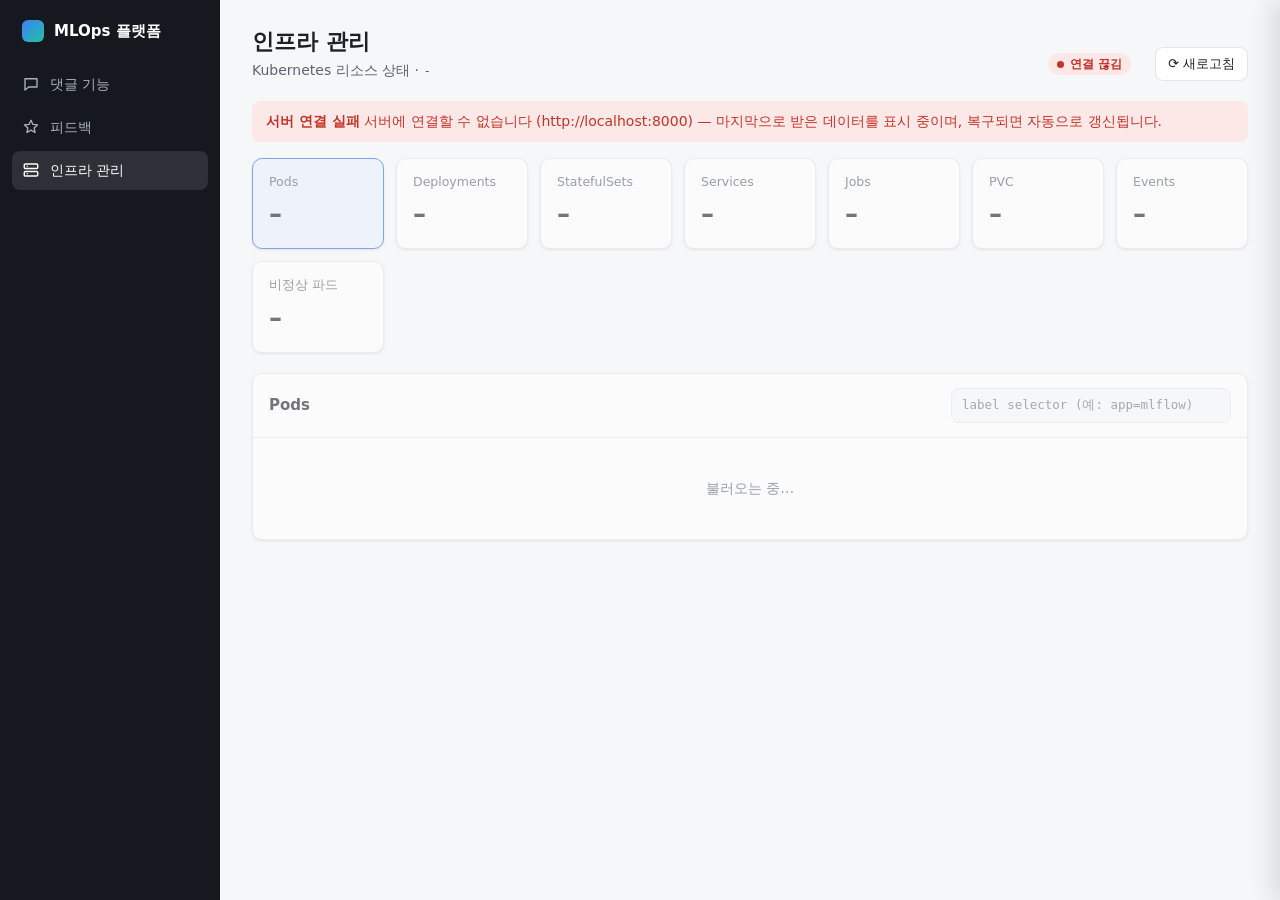
==== front/index.html @ 5a7ca08b "Work 1·2 + Front 1: K8s 리소스 조회·조작 API와 인프라 관리 화면 - server: Watch 루프 + 메모리 캐시 기반 조회 API (mentor 네임스페이" ====
<!doctype html>
<html lang="ko">
<head>
  <meta charset="utf-8">
  <meta name="viewport" content="width=device-width, initial-scale=1">
  <title>MLOps 운영 플랫폼</title>
  <link rel="stylesheet" href="css/style.css">
</head>
<body>
  <div class="app">
    <nav class="sidebar" aria-label="메인 메뉴">
      <div class="brand">
        <span class="brand-mark" aria-hidden="true"></span>
        <span>MLOps 플랫폼</span>
      </div>
      <a class="nav-item" href="#/comments" data-route="/comments">
        <svg viewBox="0 0 24 24" aria-hidden="true"><path d="M4 5h16v11H9l-5 4z"/></svg>
        <span>댓글 기능</span>
      </a>
      <a class="nav-item" href="#/feedback" data-route="/feedback">
        <svg viewBox="0 0 24 24" aria-hidden="true"><path d="M12 3l2.6 5.6 6.1.6-4.6 4.1 1.3 6-5.4-3.1-5.4 3.1 1.3-6L3.3 9.2l6.1-.6z"/></svg>
        <span>피드백</span>
      </a>
      <a class="nav-item" href="#/infra" data-route="/infra">
        <svg viewBox="0 0 24 24" aria-hidden="true"><rect x="3" y="4" width="18" height="6" rx="1.5"/><rect x="3" y="14" width="18" height="6" rx="1.5"/><path d="M7 7h.01M7 17h.01"/></svg>
        <span>인프라 관리</span>
      </a>
    </nav>
    <main id="page" class="page"></main>
  </div>
  <script type="module" src="js/main.js"></script>
</body>
</html>
---- front/css/style.css ----
:root {
  --bg: #f6f7f9;
  --surface: #ffffff;
  --surface-2: #f1f3f6;
  --border: #e3e6eb;
  --text: #1c2027;
  --text-2: #5b6472;
  --accent: #2f6fde;
  --accent-soft: #e8f0fd;
  --ok: #1a7f4b;      --ok-soft: #e3f4ea;
  --warn: #9a6200;    --warn-soft: #fdf1dc;
  --bad: #c2342b;     --bad-soft: #fce8e6;
  --neutral: #5b6472; --neutral-soft: #eef0f3;
  --sidebar: #15191f;
  --sidebar-text: #aab2bf;
  --sidebar-active: #ffffff;
  --shadow: 0 1px 2px rgba(16, 24, 40, .06), 0 1px 3px rgba(16, 24, 40, .08);
  --radius: 10px;
  --mono: ui-monospace, "SFMono-Regular", "Cascadia Code", Consolas, monospace;
  color-scheme: light;
}

@media (prefers-color-scheme: dark) {
  :root {
    --bg: #0f1216;
    --surface: #171b21;
    --surface-2: #1e232b;
    --border: #2a3039;
    --text: #e6e9ee;
    --text-2: #98a1ae;
    --accent: #6ea0ff;
    --accent-soft: #1c2a44;
    --ok: #4cc38a;      --ok-soft: #15301f;
    --warn: #e5ac4a;    --warn-soft: #352a14;
    --bad: #ff7b72;     --bad-soft: #3a1c1a;
    --neutral: #98a1ae; --neutral-soft: #232830;
    --sidebar: #0b0d10;
    --shadow: none;
    color-scheme: dark;
  }
}

* { box-sizing: border-box; }
html, body { margin: 0; height: 100%; }
body {
  background: var(--bg);
  color: var(--text);
  font: 14px/1.5 system-ui, -apple-system, "Segoe UI", "Malgun Gothic", "Apple SD Gothic Neo", sans-serif;
}
h1, h2, h3 { margin: 0; line-height: 1.25; }
.mono { font-family: var(--mono); font-size: 12.5px; }
.muted { color: var(--text-2); }
.small { font-size: 11.5px; }
.sr-only { position: absolute; width: 1px; height: 1px; overflow: hidden; clip: rect(0 0 0 0); }

/* ---------------------------------------------------------------- 레이아웃 */
.app { display: flex; min-height: 100vh; }

.sidebar {
  width: 220px; flex-shrink: 0;
  background: var(--sidebar);
  padding: 20px 12px;
  display: flex; flex-direction: column; gap: 4px;
  position: sticky; top: 0; height: 100vh;
}
.brand {
  display: flex; align-items: center; gap: 10px;
  color: var(--sidebar-active); font-weight: 600; font-size: 15px;
  padding: 0 10px 18px;
}
.brand-mark { width: 22px; height: 22px; border-radius: 6px; background: linear-gradient(135deg, #3b82f6, #22c1a3); }
.nav-item {
  display: flex; align-items: center; gap: 10px;
  padding: 9px 10px; border-radius: 8px;
  color: var(--sidebar-text); text-decoration: none; font-weight: 500;
}
.nav-item svg { width: 18px; height: 18px; fill: none; stroke: currentColor; stroke-width: 1.8; stroke-linejoin: round; stroke-linecap: round; }
.nav-item:hover { background: rgba(255, 255, 255, .06); color: var(--sidebar-active); }
.nav-item.active { background: rgba(255, 255, 255, .1); color: var(--sidebar-active); }
.nav-item:focus-visible { outline: 2px solid var(--accent); outline-offset: 1px; }

.page { flex: 1; min-width: 0; padding: 28px 32px 40px; }
.page.stale .cards, .page.stale .table-card { opacity: .6; }

.page-header { display: flex; justify-content: space-between; align-items: flex-end; gap: 16px; margin-bottom: 20px; flex-wrap: wrap; }
.page-header h1 { font-size: 22px; }
.subtitle { margin: 4px 0 0; color: var(--text-2); }
.header-meta { display: flex; align-items: center; gap: 12px; flex-wrap: wrap; }

/* ---------------------------------------------------------------- 공통 요소 */
.btn {
  font: inherit; font-size: 13px;
  padding: 6px 12px; border-radius: 8px;
  border: 1px solid var(--border); background: var(--surface); color: var(--text);
  cursor: pointer;
}
.btn:hover { background: var(--surface-2); }
.icon-btn { font: inherit; border: 0; background: transparent; color: var(--text-2); cursor: pointer; font-size: 16px; padding: 4px 8px; border-radius: 6px; }
.icon-btn:hover { background: var(--surface-2); color: var(--text); }
button:focus-visible, a:focus-visible, tr:focus-visible, input:focus-visible { outline: 2px solid var(--accent); outline-offset: 2px; }

.badge {
  display: inline-flex; align-items: center; gap: 6px;
  padding: 2px 9px; border-radius: 999px;
  font-size: 12px; font-weight: 600; white-space: nowrap;
}
.badge .dot { width: 7px; height: 7px; border-radius: 50%; background: currentColor; }
.badge-ok { color: var(--ok); background: var(--ok-soft); }
.badge-warn { color: var(--warn); background: var(--warn-soft); }
.badge-bad { color: var(--bad); background: var(--bad-soft); }
.badge-neutral { color: var(--neutral); background: var(--neutral-soft); }

.banner { padding: 10px 14px; border-radius: 8px; margin-bottom: 16px; }
.banner-bad { color: var(--bad); background: var(--bad-soft); }
.banner-warn { color: var(--warn); background: var(--warn-soft); }

.chips { display: inline-flex; flex-wrap: wrap; gap: 4px; }
.chip { padding: 1px 7px; border-radius: 6px; background: var(--surface-2); border: 1px solid var(--border); font-size: 11.5px; }

/* ---------------------------------------------------------------- 개요 카드 */
.cards { display: grid; grid-template-columns: repeat(auto-fill, minmax(130px, 1fr)); gap: 12px; margin-bottom: 20px; }
.card {
  display: flex; flex-direction: column; gap: 4px;
  padding: 14px 16px; border-radius: var(--radius);
  background: var(--surface); border: 1px solid var(--border); box-shadow: var(--shadow);
  color: inherit; text-decoration: none;
  transition: border-color .15s, background .15s;
}
.card:hover { border-color: var(--accent); }
.card.active { border-color: var(--accent); background: var(--accent-soft); }
.card-label { font-size: 12.5px; color: var(--text-2); font-weight: 500; }
.card-value { font-size: 26px; font-weight: 650; font-variant-numeric: tabular-nums; }
.card-alert.has-alert { border-color: var(--bad); background: var(--bad-soft); }
.card-alert.has-alert .card-value { color: var(--bad); }

/* ---------------------------------------------------------------- 테이블 */
.table-card { background: var(--surface); border: 1px solid var(--border); border-radius: var(--radius); box-shadow: var(--shadow); }
.table-toolbar { display: flex; justify-content: space-between; align-items: center; gap: 12px; padding: 14px 16px; border-bottom: 1px solid var(--border); flex-wrap: wrap; }
.table-toolbar h2 { font-size: 15px; }
.search input {
  font: inherit; font-family: var(--mono); font-size: 12.5px;
  width: 280px; max-width: 100%;
  padding: 7px 10px; border-radius: 8px;
  border: 1px solid var(--border); background: var(--bg); color: var(--text);
}
.table-wrap { overflow-x: auto; }
table { width: 100%; border-collapse: collapse; }
th {
  text-align: left; font-size: 11.5px; font-weight: 600; letter-spacing: .03em;
  color: var(--text-2); padding: 9px 16px; background: var(--surface-2); white-space: nowrap;
}
td { padding: 10px 16px; border-top: 1px solid var(--border); vertical-align: middle; white-space: nowrap; }
.num { text-align: right; font-variant-numeric: tabular-nums; }
tbody tr { cursor: pointer; }
tbody tr:hover { background: var(--surface-2); }
tbody tr.selected { background: var(--accent-soft); }
td .name { font-weight: 600; font-size: 13px; }
.empty { padding: 40px 16px; text-align: center; color: var(--text-2); }

/* ---------------------------------------------------------------- 상세 패널 */
.detail {
  position: fixed; top: 0; right: 0; bottom: 0;
  width: min(560px, 100vw);
  background: var(--surface); border-left: 1px solid var(--border);
  box-shadow: -8px 0 24px rgba(0, 0, 0, .12);
  transform: translateX(100%); transition: transform .2s ease;
  display: flex; flex-direction: column; z-index: 10;
}
.detail.open { transform: none; }
.detail-head { display: flex; justify-content: space-between; align-items: flex-start; gap: 12px; padding: 18px 20px 14px; border-bottom: 1px solid var(--border); }
.detail-head h2 { font-size: 15px; word-break: break-all; }
.detail-kind { font-size: 12px; color: var(--text-2); font-weight: 600; margin-bottom: 2px; }
.detail-body { flex: 1; overflow-y: auto; padding: 16px 20px 24px; }
.detail-body h3 { font-size: 13px; margin: 20px 0 8px; }
.detail-status { display: flex; align-items: center; gap: 6px; flex-wrap: wrap; }
.detail-empty { padding: 40px 20px; color: var(--text-2); text-align: center; }
.kv { display: grid; grid-template-columns: 140px 1fr; gap: 6px 12px; margin: 0; }
.kv dt { color: var(--text-2); }
.kv dd { margin: 0; word-break: break-all; }
.yaml-head { display: flex; justify-content: space-between; align-items: center; gap: 8px; margin-top: 20px; flex-wrap: wrap; }
.yaml-head h3 { margin: 0; }
.yaml-actions { display: flex; gap: 6px; }
.yaml {
  margin: 10px 0 0; padding: 14px; border-radius: 8px;
  background: var(--surface-2); border: 1px solid var(--border);
  overflow-x: auto; font-size: 12px; line-height: 1.55; white-space: pre;
}

/* ---------------------------------------------------------------- 조작 (Work 2) */
.btn:disabled { opacity: .5; cursor: not-allowed; }
.btn-danger { background: var(--bad); border-color: var(--bad); color: #fff; }
.btn-danger:hover { background: var(--bad); filter: brightness(1.08); }
.btn-danger-outline { color: var(--bad); border-color: var(--bad); }
.btn-danger-outline:hover:not(:disabled) { background: var(--bad-soft); }

tbody tr.terminating { opacity: .55; }
td.wrap { white-space: normal; min-width: 240px; max-width: 520px; word-break: break-word; }

.detail-title { min-width: 0; flex: 1; }
.detail-actions { display: flex; gap: 6px; flex-shrink: 0; }
.detail-tabs { display: flex; gap: 2px; padding: 0 16px; border-bottom: 1px solid var(--border); }
.tab {
  font: inherit; font-size: 13px; font-weight: 500;
  padding: 9px 12px; border: 0; background: transparent; color: var(--text-2);
  border-bottom: 2px solid transparent; margin-bottom: -1px; cursor: pointer;
}
.tab:hover { color: var(--text); }
.tab.active { color: var(--accent); border-bottom-color: var(--accent); }
.count { font-size: 11px; padding: 0 6px; border-radius: 999px; background: var(--surface-2); color: var(--text-2); }
.count-warn { background: var(--warn-soft); color: var(--warn); }

.pager { display: flex; align-items: center; gap: 8px; }
.pager-btn { padding: 3px 10px; font-size: 12px; line-height: 1.4; }
.pager-info { font-variant-numeric: tabular-nums; white-space: nowrap; }
.events-head { display: flex; justify-content: space-between; align-items: center; gap: 8px; margin-bottom: 6px; min-height: 30px; }
.table-toolbar [data-slot="pager"] { margin-left: auto; }
.timeline { list-style: none; margin: 0; padding: 0; }
.tl-item { padding: 10px 0 10px 14px; border-left: 2px solid var(--border); position: relative; }
.tl-item::before { content: ""; position: absolute; left: -5px; top: 15px; width: 8px; height: 8px; border-radius: 50%; background: var(--neutral); }
.tl-warn::before { background: var(--warn); }
.tl-warn .tl-reason { color: var(--warn); }
.tl-head { display: flex; gap: 8px; align-items: baseline; }
.tl-reason { font-weight: 600; }
.tl-time { margin-left: auto; font-size: 12px; }
.tl-msg { word-break: break-word; }

.log-toolbar { display: flex; align-items: center; gap: 14px; flex-wrap: wrap; margin-bottom: 4px; }
.log-toolbar select { font: inherit; font-size: 13px; margin-left: 6px; padding: 3px 6px; border-radius: 6px; border: 1px solid var(--border); background: var(--surface); color: var(--text); }
.yaml.log { white-space: pre-wrap; word-break: break-all; min-height: 120px; }

dialog.confirm {
  width: min(480px, calc(100vw - 32px));
  padding: 22px 24px; border: 1px solid var(--border); border-radius: 12px;
  background: var(--surface); color: var(--text); box-shadow: 0 12px 40px rgba(0, 0, 0, .25);
}
dialog.confirm::backdrop { background: rgba(10, 14, 20, .45); }
dialog.confirm h2 { font-size: 17px; }
.confirm-target { margin: 6px 0 12px; color: var(--text-2); word-break: break-all; }
.confirm-effect { margin-bottom: 8px; }
dialog.confirm p { margin: 8px 0; }
dialog.confirm ul { margin: 8px 0; padding-left: 20px; color: var(--text-2); }
.confirm-actions { display: flex; justify-content: flex-end; gap: 8px; margin-top: 18px; }

.toasts { position: fixed; right: 20px; bottom: 20px; display: flex; flex-direction: column; gap: 8px; z-index: 30; max-width: min(440px, calc(100vw - 32px)); }
.toast {
  display: flex; align-items: flex-start; gap: 8px;
  padding: 10px 12px; border-radius: 8px; box-shadow: 0 6px 20px rgba(0, 0, 0, .18);
  background: var(--surface); border: 1px solid var(--border); border-left-width: 4px;
}
.toast span { flex: 1; }
.toast-ok { border-left-color: var(--ok); }
.toast-warn { border-left-color: var(--warn); }
.toast-bad { border-left-color: var(--bad); }

/* ---------------------------------------------------------------- 자리표시 화면 */
.placeholder {
  background: var(--surface); border: 1px dashed var(--border); border-radius: var(--radius);
  padding: 48px 24px; text-align: center; color: var(--text-2);
}
.placeholder-title { font-size: 16px; font-weight: 600; color: var(--text); margin: 0 0 6px; }

/* ---------------------------------------------------------------- 좁은 화면 */
@media (max-width: 800px) {
  .app { flex-direction: column; }
  .sidebar { width: auto; height: auto; position: static; flex-direction: row; flex-wrap: wrap; padding: 10px 16px; }
  .brand { padding: 0 10px 0 0; width: 100%; margin-bottom: 6px; }
  .page { padding: 20px 16px 32px; }
  .search input { width: 100%; }
  .search { flex: 1 1 100%; }
}
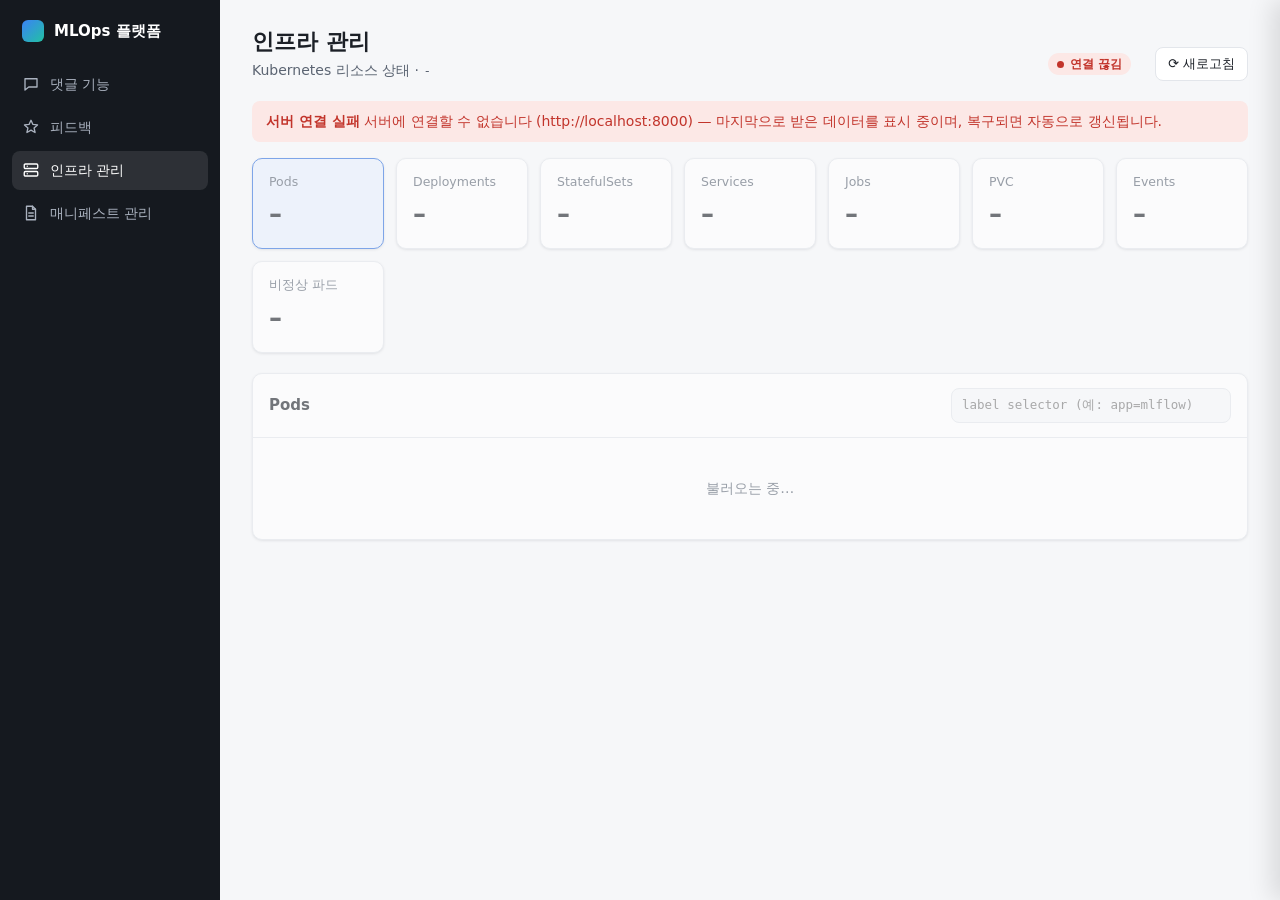
==== commit 3cdfafeb: "API 중간진행" ====
--- a/front/index.html
+++ b/front/index.html
@@ -25,6 +25,10 @@
         <svg viewBox="0 0 24 24" aria-hidden="true"><rect x="3" y="4" width="18" height="6" rx="1.5"/><rect x="3" y="14" width="18" height="6" rx="1.5"/><path d="M7 7h.01M7 17h.01"/></svg>
         <span>인프라 관리</span>
       </a>
+      <a class="nav-item" href="#/manifests" data-route="/manifests">
+        <svg viewBox="0 0 24 24" aria-hidden="true"><path d="M6 3h8l4 4v14H6z"/><path d="M14 3v4h4M9 12h6M9 16h6"/></svg>
+        <span>매니페스트 관리</span>
+      </a>
     </nav>
     <main id="page" class="page"></main>
   </div>
--- a/front/css/style.css
+++ b/front/css/style.css
@@ -252,6 +252,110 @@
 .toast-warn { border-left-color: var(--warn); }
 .toast-bad { border-left-color: var(--bad); }
 
+/* ---------------------------------------------------------------- 매니페스트 관리 (Work 3) */
+.btn-sm { padding: 3px 9px; font-size: 12px; }
+.btn-primary { background: var(--accent); border-color: var(--accent); color: #fff; }
+.btn-primary:hover:not(:disabled) { background: var(--accent); filter: brightness(1.08); }
+.badge-sm { font-size: 11px; padding: 1px 7px; }
+.pad { padding: 8px 12px; }
+
+.mf-layout { display: grid; grid-template-columns: 260px minmax(0, 1fr); gap: 16px; align-items: start; }
+.mf-side {
+  background: var(--surface); border: 1px solid var(--border); border-radius: var(--radius); box-shadow: var(--shadow);
+  position: sticky; top: 16px; max-height: calc(100vh - 32px); overflow-y: auto; padding-bottom: 8px;
+}
+.mf-side-head { display: flex; justify-content: space-between; align-items: center; padding: 12px 12px 4px; }
+.mf-side-head h2 { font-size: 14px; }
+.mf-root { padding: 0 12px 8px; word-break: break-all; border-bottom: 1px solid var(--border); }
+.tree { list-style: none; margin: 0; padding: 0; }
+.mf-tree > .tree { padding: 6px 0; }
+.tree-dir, .tree-file {
+  display: flex; align-items: center; gap: 6px; width: 100%;
+  padding: 4px 12px 4px calc(12px + var(--depth, 0) * 14px);
+  font: inherit; font-size: 13px; color: var(--text); text-decoration: none;
+  background: transparent; border: 0; cursor: pointer; text-align: left;
+}
+.tree-dir { color: var(--text-2); font-weight: 600; }
+.tree-dir .caret { width: 10px; font-size: 10px; }
+.tree-file:hover, .tree-dir:hover { background: var(--surface-2); }
+.tree-file.active { background: var(--accent-soft); color: var(--accent); }
+.tree-name { overflow: hidden; text-overflow: ellipsis; white-space: nowrap; }
+.dirty-dot { margin-left: auto; color: var(--warn); font-size: 10px; }
+.state-dot { width: 8px; height: 8px; border-radius: 50%; flex-shrink: 0; background: var(--border); }
+.state-dot.tone-ok { background: var(--ok); }
+.state-dot.tone-warn { background: var(--warn); }
+.state-dot.tone-bad { background: var(--bad); }
+.state-dot.tone-neutral { background: transparent; border: 1.5px solid var(--neutral); }
+
+.mf-orphans { margin: 8px 12px 0; padding-top: 10px; border-top: 1px solid var(--border); }
+.mf-orphans h3 { font-size: 13px; margin: 0; }
+.mf-orphans p { margin: 2px 0 6px; }
+.mf-orphans ul { list-style: none; margin: 0; padding: 0; display: flex; flex-direction: column; gap: 4px; }
+.mf-orphans li { display: flex; justify-content: space-between; align-items: center; gap: 6px; word-break: break-all; }
+
+.mf-main { min-width: 0; }
+.mf-file { background: var(--surface); border: 1px solid var(--border); border-radius: var(--radius); box-shadow: var(--shadow); }
+.mf-toolbar { display: flex; justify-content: space-between; align-items: center; gap: 12px; padding: 12px 16px; border-bottom: 1px solid var(--border); flex-wrap: wrap; }
+.mf-title { display: flex; align-items: center; gap: 10px; flex-wrap: wrap; min-width: 0; font-weight: 600; }
+.mf-title .mono { font-size: 13.5px; word-break: break-all; }
+.flag-dirty { color: var(--warn); font-size: 12px; font-weight: 600; }
+.mf-actions { display: flex; gap: 6px; }
+.mf-file .banner { margin: 12px 16px 0; }
+.banner .btn-sm { margin-left: 8px; }
+
+.code { display: flex; height: min(56vh, 560px); min-height: 260px; margin: 12px 16px; border: 1px solid var(--border); border-radius: 8px; overflow: hidden; background: var(--surface-2); }
+.code-gutter {
+  flex-shrink: 0; min-width: 44px; padding: 10px 8px 10px 0; text-align: right; overflow: hidden;
+  color: var(--text-2); background: var(--surface); border-right: 1px solid var(--border); user-select: none;
+  font-size: 12.5px; line-height: 20px;
+}
+.code-gutter .err { color: #fff; background: var(--bad); border-radius: 3px; }
+.code-text {
+  flex: 1; min-width: 0; resize: none; border: 0; outline: none; padding: 10px 12px; margin: 0;
+  background: transparent; color: var(--text); font-size: 12.5px; line-height: 20px; tab-size: 2; white-space: pre; overflow: auto;
+}
+.code:focus-within { border-color: var(--accent); }
+
+.mf-judge { padding: 4px 16px 16px; }
+.mf-judge-head { display: flex; justify-content: space-between; align-items: center; gap: 8px; }
+.mf-judge-head h3 { font-size: 14px; margin: 8px 0; }
+.judge-empty { padding: 8px 0; }
+.judge-time { margin-bottom: 6px; }
+.judge-list { list-style: none; margin: 0; padding: 0; display: flex; flex-direction: column; gap: 8px; }
+.judge-item { border: 1px solid var(--border); border-radius: 8px; padding: 10px 12px; }
+.judge-head { display: flex; align-items: center; gap: 8px; flex-wrap: wrap; }
+.judge-name { font-weight: 600; }
+.judge-error { color: var(--bad); margin-top: 6px; word-break: break-word; }
+.judge-item .banner { margin: 8px 0 0; }
+
+table.diff { margin-top: 8px; font-size: 12px; }
+table.diff th { padding: 6px 10px; }
+table.diff td { padding: 6px 10px; white-space: normal; word-break: break-all; cursor: default; }
+table.diff tbody tr { cursor: default; }
+table.diff tbody tr:hover { background: transparent; }
+.diff-file { color: var(--ok); }
+.diff-live { color: var(--warn); }
+.conflict ul { margin: 6px 0 0; padding-left: 18px; }
+
+dialog.confirm:has(table.diff), dialog.confirm:has(.apply-plan) { width: min(680px, calc(100vw - 32px)); }
+.apply-plan { list-style: none; padding: 0 !important; color: var(--text) !important; display: flex; flex-direction: column; gap: 8px; }
+.plan-action { display: inline-block; min-width: 64px; font-size: 12px; font-weight: 600; padding: 1px 8px; border-radius: 6px; margin-right: 6px; text-align: center; }
+.plan-missing { background: var(--accent-soft); color: var(--accent); }
+.plan-drift { background: var(--warn-soft); color: var(--warn); }
+.plan-synced { background: var(--neutral-soft); color: var(--neutral); }
+.check { display: flex; gap: 6px; align-items: baseline; flex-wrap: wrap; margin: 10px 0 4px; }
+.field { display: flex; flex-direction: column; gap: 6px; margin: 10px 0; }
+.field input {
+  font: inherit; font-family: var(--mono); font-size: 13px; padding: 8px 10px; border-radius: 8px;
+  border: 1px solid var(--border); background: var(--bg); color: var(--text);
+}
+.state-summary { display: flex; justify-content: center; gap: 16px; flex-wrap: wrap; margin-top: 12px; }
+
+@media (max-width: 900px) {
+  .mf-layout { grid-template-columns: 1fr; }
+  .mf-side { position: static; max-height: 40vh; }
+}
+
 /* ---------------------------------------------------------------- 자리표시 화면 */
 .placeholder {
   background: var(--surface); border: 1px dashed var(--border); border-radius: var(--radius);
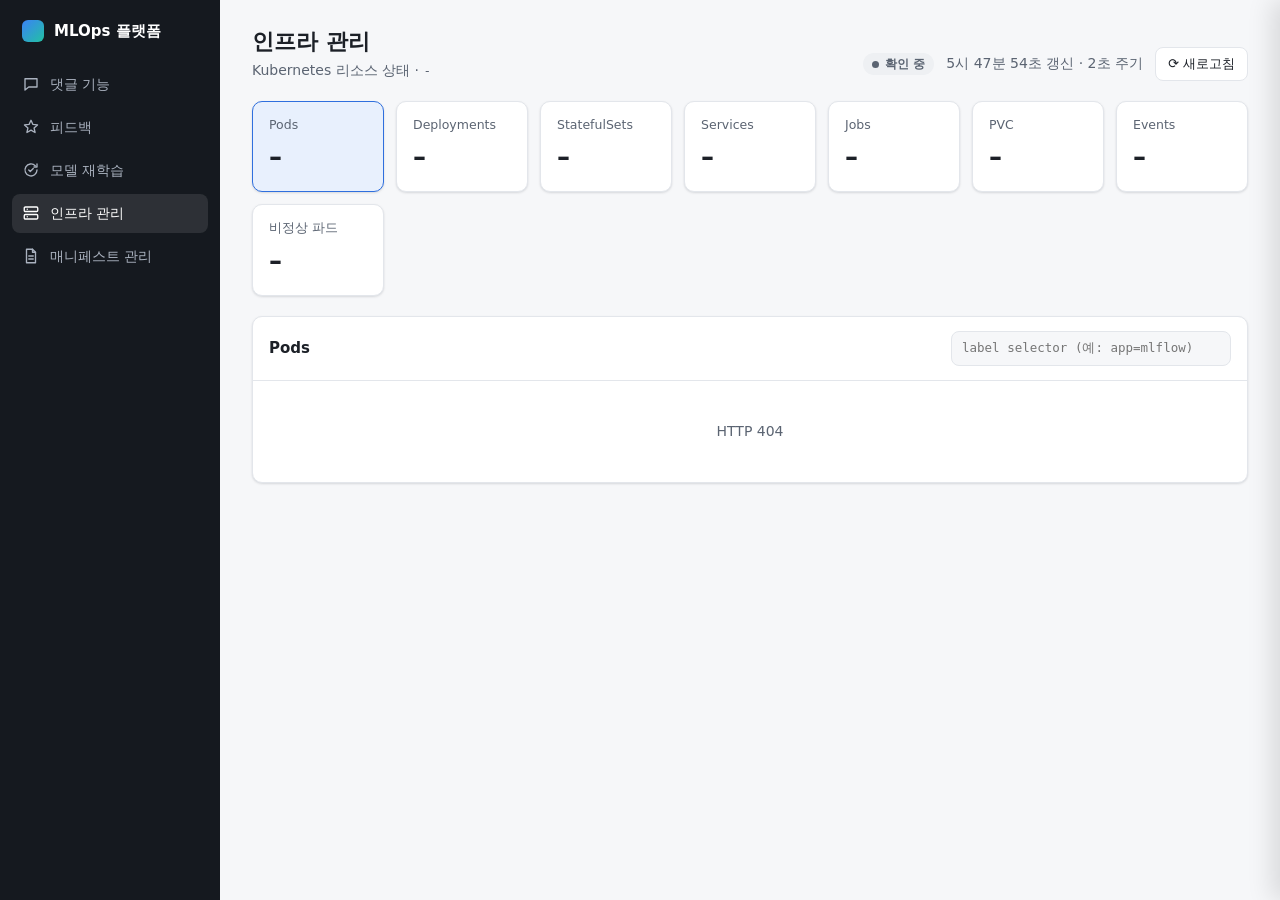
==== commit c0fd8831: "모델 재학습 및 교체 파이프라인 기능구현" ====
--- a/front/index.html
+++ b/front/index.html
@@ -21,6 +21,10 @@
         <svg viewBox="0 0 24 24" aria-hidden="true"><path d="M12 3l2.6 5.6 6.1.6-4.6 4.1 1.3 6-5.4-3.1-5.4 3.1 1.3-6L3.3 9.2l6.1-.6z"/></svg>
         <span>피드백</span>
       </a>
+      <a class="nav-item" href="#/retrain" data-route="/retrain">
+        <svg viewBox="0 0 24 24" aria-hidden="true"><path d="M20 12a8 8 0 1 1-2.3-5.7"/><path d="M20 4v4h-4"/><path d="M9 12l2 2 4-4"/></svg>
+        <span>모델 재학습</span>
+      </a>
       <a class="nav-item" href="#/infra" data-route="/infra">
         <svg viewBox="0 0 24 24" aria-hidden="true"><rect x="3" y="4" width="18" height="6" rx="1.5"/><rect x="3" y="14" width="18" height="6" rx="1.5"/><path d="M7 7h.01M7 17h.01"/></svg>
         <span>인프라 관리</span>
--- a/front/css/style.css
+++ b/front/css/style.css
@@ -356,6 +356,75 @@
   .mf-side { position: static; max-height: 40vh; }
 }
 
+/* ---------------------------------------------------------------- 댓글 기능 (Work 4) */
+.cm-card {
+  background: var(--surface); border: 1px solid var(--border); border-radius: var(--radius);
+  box-shadow: var(--shadow); padding: 16px; margin-bottom: 16px;
+}
+.cm-input {
+  width: 100%; resize: vertical; min-height: 84px; font: inherit; font-size: 15px; line-height: 1.6;
+  padding: 10px 12px; border-radius: 8px; border: 1px solid var(--border); background: var(--bg); color: var(--text);
+}
+.cm-input:focus { outline: none; border-color: var(--accent); }
+.cm-row { display: flex; justify-content: space-between; align-items: flex-start; gap: 12px; margin-top: 10px; flex-wrap: wrap; }
+.cm-examples { display: flex; align-items: center; gap: 6px; flex-wrap: wrap; flex: 1; min-width: 0; }
+.chip-btn {
+  font: inherit; font-size: 12.5px; padding: 3px 10px; border-radius: 999px; cursor: pointer;
+  border: 1px solid var(--border); background: var(--surface-2); color: var(--text);
+}
+.chip-btn:hover { border-color: var(--accent); color: var(--accent); }
+.cm-submit { display: flex; align-items: center; gap: 10px; }
+.cm-submit .over { color: var(--bad); font-weight: 600; }
+.cm-empty { padding: 12px 4px; }
+
+.cm-result { display: grid; grid-template-columns: 140px minmax(0, 1fr); gap: 18px; align-items: stretch; }
+.cm-verdict { border-radius: 10px; padding: 16px 12px; display: flex; flex-direction: column; justify-content: center; align-items: center; gap: 4px; text-align: center; }
+.cm-verdict.is-normal { background: var(--ok-soft); color: var(--ok); }
+.cm-verdict.is-flagged { background: var(--bad-soft); color: var(--bad); }
+.cm-verdict-label { font-size: 26px; font-weight: 700; }
+.cm-verdict-sub { font-size: 12px; }
+.cm-detail { min-width: 0; }
+.cm-text { font-size: 15px; margin: 0 0 12px; word-break: break-word; }
+.cm-prob-head { display: flex; justify-content: space-between; gap: 8px; flex-wrap: wrap; margin-bottom: 6px; }
+.cm-bar { position: relative; height: 12px; border-radius: 999px; background: var(--surface-2); border: 1px solid var(--border); overflow: visible; }
+.cm-bar-fill { height: 100%; border-radius: 999px; transition: width .3s ease; }
+.cm-bar-fill.is-normal { background: var(--ok); }
+.cm-bar-fill.is-flagged { background: var(--bad); }
+.cm-bar-th { position: absolute; top: -4px; bottom: -4px; width: 2px; background: var(--text); border-radius: 1px; }
+.cm-uncertain { margin: 10px 0 0; padding: 8px 10px; border-radius: 8px; background: var(--warn-soft); color: var(--warn); font-size: 13px; }
+.cm-detail .muted.small { margin: 10px 0 0; }
+
+.cm-history-head { display: flex; justify-content: space-between; align-items: baseline; gap: 8px; flex-wrap: wrap; margin-bottom: 8px; }
+.cm-history-head h2 { font-size: 15px; }
+.cm-history { list-style: none; margin: 0; padding: 0; }
+.cm-history-item {
+  display: flex; align-items: center; gap: 10px; width: 100%; padding: 8px 6px; font: inherit; color: var(--text);
+  background: transparent; border: 0; border-top: 1px solid var(--border); cursor: pointer; text-align: left;
+}
+.cm-history li:first-child .cm-history-item { border-top: 0; }
+.cm-history-item:hover { background: var(--surface-2); }
+.cm-history-text { flex: 1; min-width: 0; overflow: hidden; text-overflow: ellipsis; white-space: nowrap; }
+.cm-history-p { width: 44px; text-align: right; }
+
+@media (max-width: 640px) {
+  .cm-result { grid-template-columns: 1fr; }
+}
+
+/* ---------------------------------------------------------------- 피드백 (Work 5) */
+.cm-feedback {
+  display: flex; align-items: center; gap: 8px; flex-wrap: wrap;
+  margin-top: 12px; padding: 10px 12px; border-radius: 8px; background: var(--surface-2); border: 1px solid var(--border);
+}
+.cm-feedback.is-done { background: var(--accent-soft); border-color: transparent; }
+.cm-feedback.is-off { background: var(--warn-soft); color: var(--warn); border-color: transparent; font-size: 13px; }
+button.card { font: inherit; text-align: left; cursor: pointer; }
+.fb-table td { vertical-align: middle; }
+.fb-table tbody tr { cursor: default; }
+.fb-text { min-width: 200px; }
+.fb-label-btns { display: inline-flex; gap: 4px; }
+.fb-ok { color: var(--ok); font-weight: 600; }
+.fb-wrong { color: var(--bad); font-weight: 600; }
+
 /* ---------------------------------------------------------------- 자리표시 화면 */
 .placeholder {
   background: var(--surface); border: 1px dashed var(--border); border-radius: var(--radius);
@@ -372,3 +441,20 @@
   .search input { width: 100%; }
   .search { flex: 1 1 100%; }
 }
+
+/* ---------------------------------------------------------------- 모델 재학습 · 데이터셋 재생성 */
+.rt-tabs { padding: 0; margin-bottom: 16px; }
+.rt-tabs .tab { text-decoration: none; }
+.rt-panel { margin-bottom: 20px; }
+.rt-action { display: flex; justify-content: space-between; align-items: center; gap: 16px; padding: 16px; flex-wrap: wrap; border-bottom: 1px solid var(--border); }
+.rt-action h2 { font-size: 15px; margin-bottom: 4px; }
+.rt-action p { margin: 0; }
+.rt-warn { color: var(--warn); font-weight: 600; }
+.rt-jobs tbody tr { cursor: default; }
+.rt-preview { margin-top: 20px; }
+.rt-sub { font-size: 13px; margin: 4px 0 0; }
+
+/* ---------------------------------------------------------------- 모델 재학습 · 모델 교체 */
+.rt-train-form { display: flex; gap: 8px; align-items: center; flex-wrap: wrap; }
+.rt-train-form select { padding: 6px 8px; border: 1px solid var(--border); border-radius: 6px; background: var(--surface); color: var(--text); max-width: 100%; }
+.rt-deploy-actions { border-top: 1px solid var(--border); border-bottom: 0; }
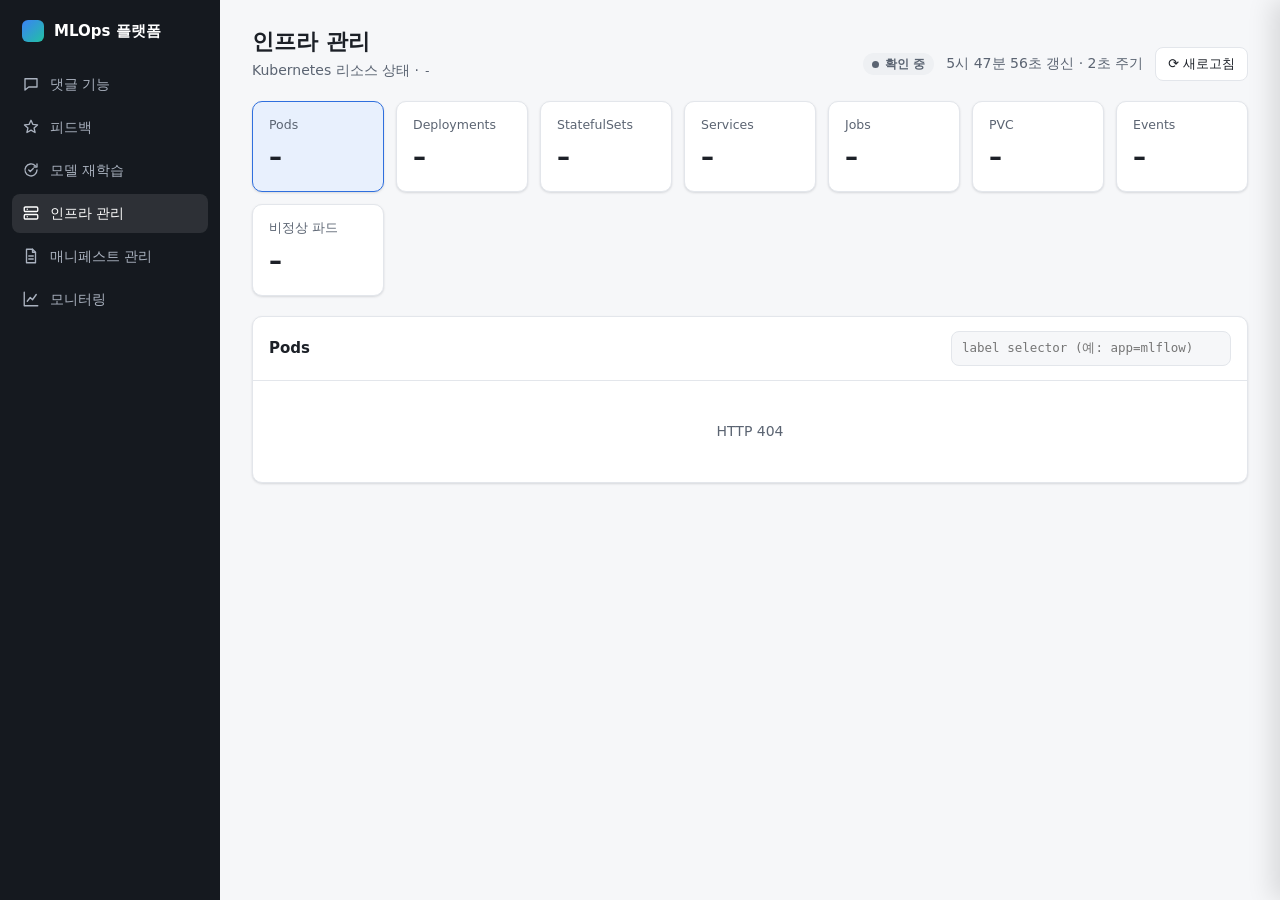
==== commit 7436d67c: "모니터링 기능 구현" ====
--- a/front/index.html
+++ b/front/index.html
@@ -33,6 +33,10 @@
         <svg viewBox="0 0 24 24" aria-hidden="true"><path d="M6 3h8l4 4v14H6z"/><path d="M14 3v4h4M9 12h6M9 16h6"/></svg>
         <span>매니페스트 관리</span>
       </a>
+      <a class="nav-item" href="#/monitoring" data-route="/monitoring">
+        <svg viewBox="0 0 24 24" aria-hidden="true"><path d="M3 3v18h18"/><path d="M7 15l4-5 3 3 5-7"/></svg>
+        <span>모니터링</span>
+      </a>
     </nav>
     <main id="page" class="page"></main>
   </div>
--- a/front/css/style.css
+++ b/front/css/style.css
@@ -458,3 +458,11 @@
 .rt-train-form { display: flex; gap: 8px; align-items: center; flex-wrap: wrap; }
 .rt-train-form select { padding: 6px 8px; border: 1px solid var(--border); border-radius: 6px; background: var(--surface); color: var(--text); max-width: 100%; }
 .rt-deploy-actions { border-top: 1px solid var(--border); border-bottom: 0; }
+
+/* ---------------------------------------------------------------- 모니터링 (Grafana 임베드) */
+.mon-help { margin: 0 0 10px; color: var(--text-2); }
+a.btn { text-decoration: none; }
+.mon-frame-card { overflow: hidden; }
+.mon-frame { display: block; width: 100%; height: calc(100vh - 230px); min-height: 560px; border: 0; background: var(--surface); }
+.mon-empty strong { display: block; font-size: 15px; color: var(--text); margin-bottom: 6px; }
+.mon-empty p { margin: 4px 0; }
